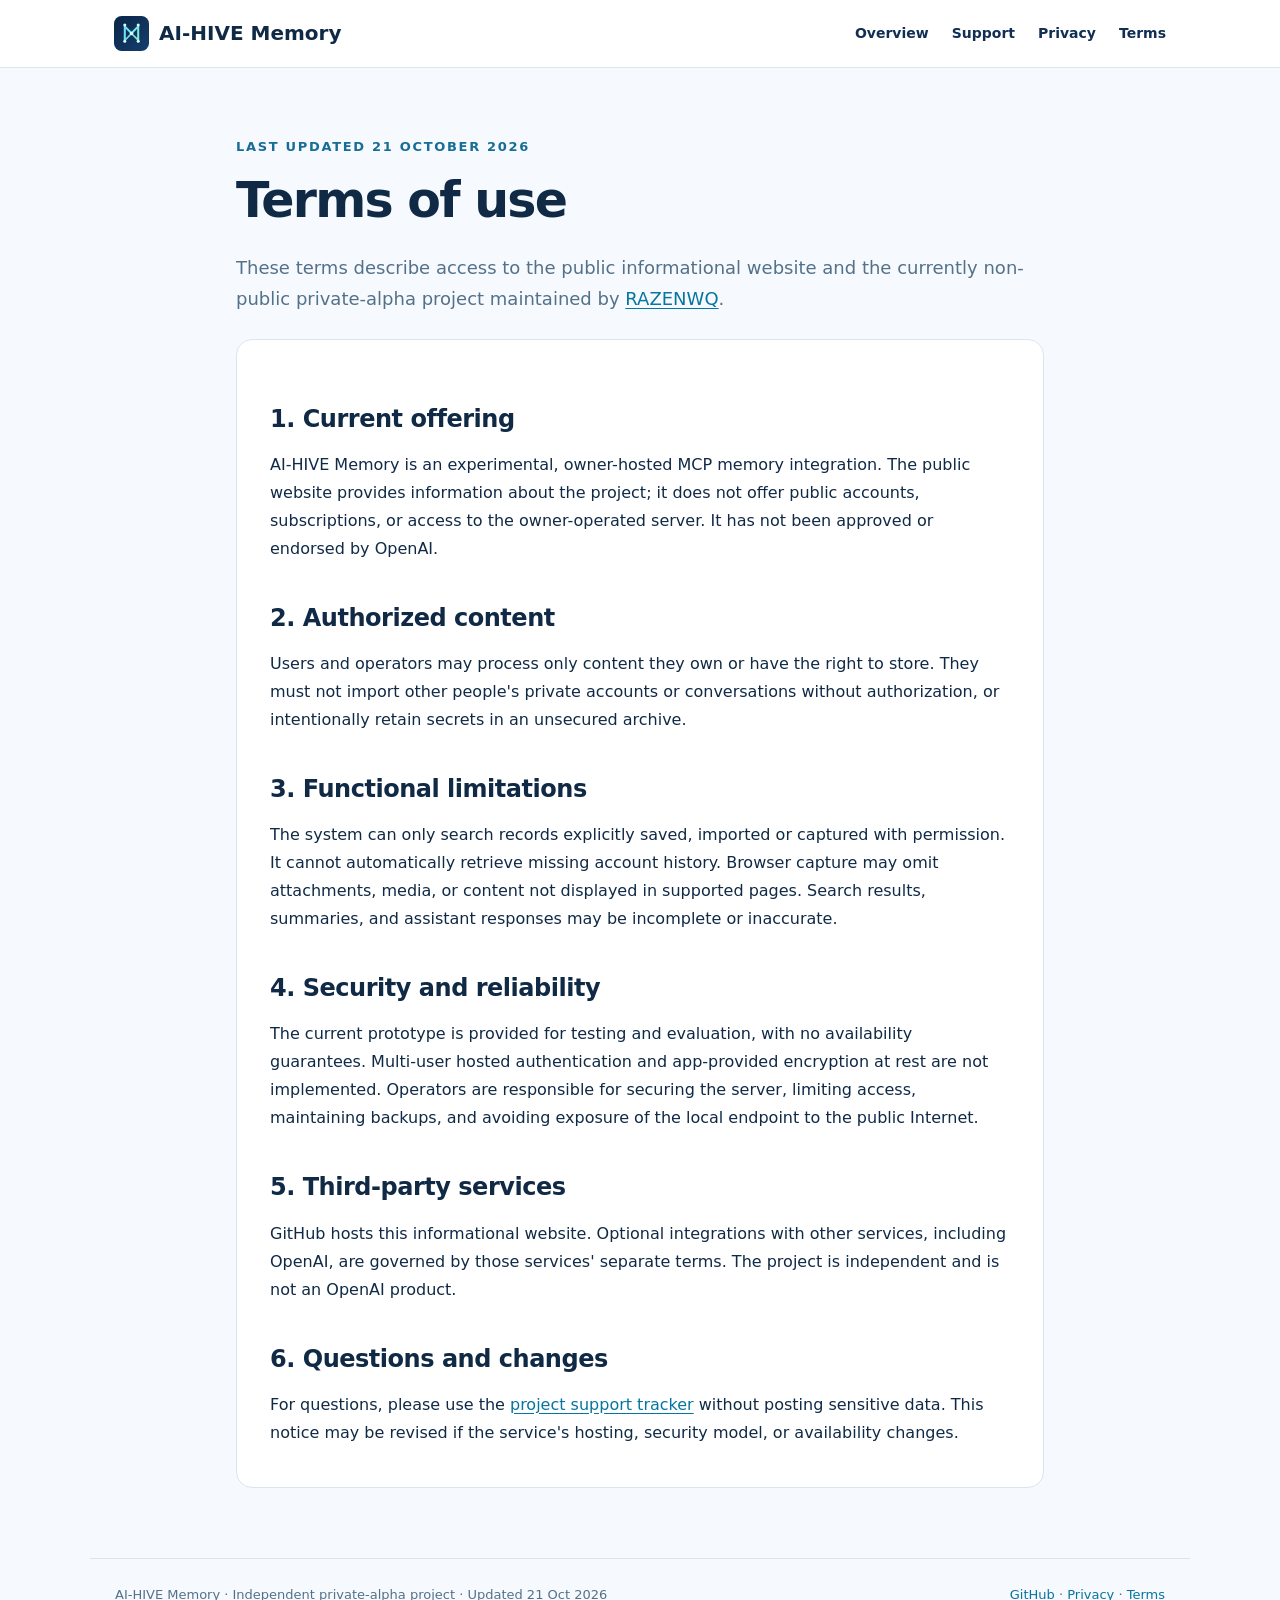
==== terms.html @ ec09f09e "Launch AI-HIVE Memory informational website" ====
<!doctype html>
<html lang="en"><head><meta charset="UTF-8"><meta name="viewport" content="width=device-width,initial-scale=1">
<title>Terms · AI-HIVE Memory</title><meta name="description" content="Use limitations for the AI-HIVE Memory private alpha"><link rel="icon" href="./icon.svg" type="image/svg+xml"><link rel="stylesheet" href="./style.css"></head><body><header class="topbar"><div class="top-inner"><a class="brand" href="./index.html"><img src="./icon.svg" alt="" width="35" height="35"> AI-HIVE Memory</a><nav aria-label="Main"><a href="./index.html">Overview</a><a href="./support.html">Support</a><a href="./privacy.html">Privacy</a><a href="./terms.html">Terms</a></nav></div></header><main><p class="eyebrow">Last updated 21 October 2026</p><h1>Terms of use</h1><p class="page-intro">These terms describe access to the public informational website and the currently non-public private-alpha project maintained by <a href="https://github.com/RAZENWQ" rel="noopener noreferrer">RAZENWQ</a>.</p>
<div class="legal"><h2>1. Current offering</h2><p>AI-HIVE Memory is an experimental, owner-hosted MCP memory integration. The public website provides information about the project; it does not offer public accounts, subscriptions, or access to the owner-operated server. It has not been approved or endorsed by OpenAI.</p>
<h2>2. Authorized content</h2><p>Users and operators may process only content they own or have the right to store. They must not import other people's private accounts or conversations without authorization, or intentionally retain secrets in an unsecured archive.</p>
<h2>3. Functional limitations</h2><p>The system can only search records explicitly saved, imported or captured with permission. It cannot automatically retrieve missing account history. Browser capture may omit attachments, media, or content not displayed in supported pages. Search results, summaries, and assistant responses may be incomplete or inaccurate.</p>
<h2>4. Security and reliability</h2><p>The current prototype is provided for testing and evaluation, with no availability guarantees. Multi-user hosted authentication and app-provided encryption at rest are not implemented. Operators are responsible for securing the server, limiting access, maintaining backups, and avoiding exposure of the local endpoint to the public Internet.</p>
<h2>5. Third-party services</h2><p>GitHub hosts this informational website. Optional integrations with other services, including OpenAI, are governed by those services' separate terms. The project is independent and is not an OpenAI product.</p>
<h2>6. Questions and changes</h2><p>For questions, please use the <a href="https://github.com/RAZENWQ/ai-hive-memory-site/issues/new" rel="noopener noreferrer">project support tracker</a> without posting sensitive data. This notice may be revised if the service's hosting, security model, or availability changes.</p></div></main><footer class="footer"><span>AI-HIVE Memory · Independent private-alpha project · Updated 21 Oct 2026</span><span><a href="https://github.com/RAZENWQ/ai-hive-memory-site">GitHub</a> · <a href="./privacy.html">Privacy</a> · <a href="./terms.html">Terms</a></span></footer></body></html>
---- style.css ----
:root{color-scheme:light;--bg:#f6f9fd;--ink:#102a46;--muted:#54718a;--line:#dae5ed;--a:#06759f;--navy:#112e55}
*{box-sizing:border-box}body{font:16px/1.75 system-ui,-apple-system,"Segoe UI",sans-serif;color:var(--ink);background:var(--bg);margin:0}
a{color:var(--a);text-underline-offset:.17em}a:hover{text-decoration-thickness:2px}
.topbar{background:#fff;border-bottom:1px solid var(--line)}.top-inner{max-width:1100px;padding:16px 24px;margin:auto;display:flex;align-items:center;justify-content:space-between;gap:24px;flex-wrap:wrap}
.brand{display:flex;align-items:center;gap:10px;color:var(--ink);text-decoration:none;font-weight:750;font-size:20px}
nav{display:flex;gap:23px;flex-wrap:wrap}nav a{color:var(--navy);text-decoration:none;font-weight:550;font-size:14px}
main{max-width:860px;padding:55px 26px 70px;margin:auto;min-height:67vh}
h1{font-weight:750;letter-spacing:-.035em;font-size:clamp(32px,6vw,49px);line-height:1.16;margin:0 0 22px}
h2{font-size:24px;line-height:1.3;margin:40px 0 12px;letter-spacing:-.02em}
h3{font-size:18px;margin:24px 0 9px}p,li{max-width:75ch}li{margin:7px 0}
.lead{font-size:19px;color:var(--muted);max-width:660px;margin:0 0 30px}.eyebrow{font-size:13px;letter-spacing:.13em;text-transform:uppercase;color:#176d95;font-weight:750;margin-bottom:14px}
.hero{border:1px solid #cfdfed;border-radius:22px;background:linear-gradient(145deg,#fff,#e9f4ff);padding:clamp(28px,5vw,52px);margin:0 0 36px}.hero h1{max-width:690px}
.grid{display:grid;grid-template-columns:repeat(auto-fit,minmax(220px,1fr));gap:16px}
.tile,.note{border:1px solid var(--line);border-radius:14px;background:#fff;padding:22px}.tile h2{font-size:19px;margin:0 0 12px}.tile p{font-size:15px;margin:0;color:var(--muted)}
.note{border-left:4px solid #1b81a9;margin:26px 0}.note p{margin-top:0}
.button{display:inline-block;border-radius:9px;background:var(--navy);color:white;padding:11px 18px;text-decoration:none;font-weight:600}
.button:hover{background:#1b477c}.footer{border-top:1px solid var(--line);padding:25px;max-width:1100px;margin:0 auto;display:flex;justify-content:space-between;gap:16px;flex-wrap:wrap;color:var(--muted);font-size:13px}
.page-intro{color:var(--muted);font-size:18px}.legal{background:#fff;border:1px solid var(--line);border-radius:16px;padding:24px 33px;margin-top:24px}
@media(max-width:600px){main{padding:37px 16px 54px}.legal{padding:20px}.top-inner{padding:13px 17px}nav{gap:12px}}
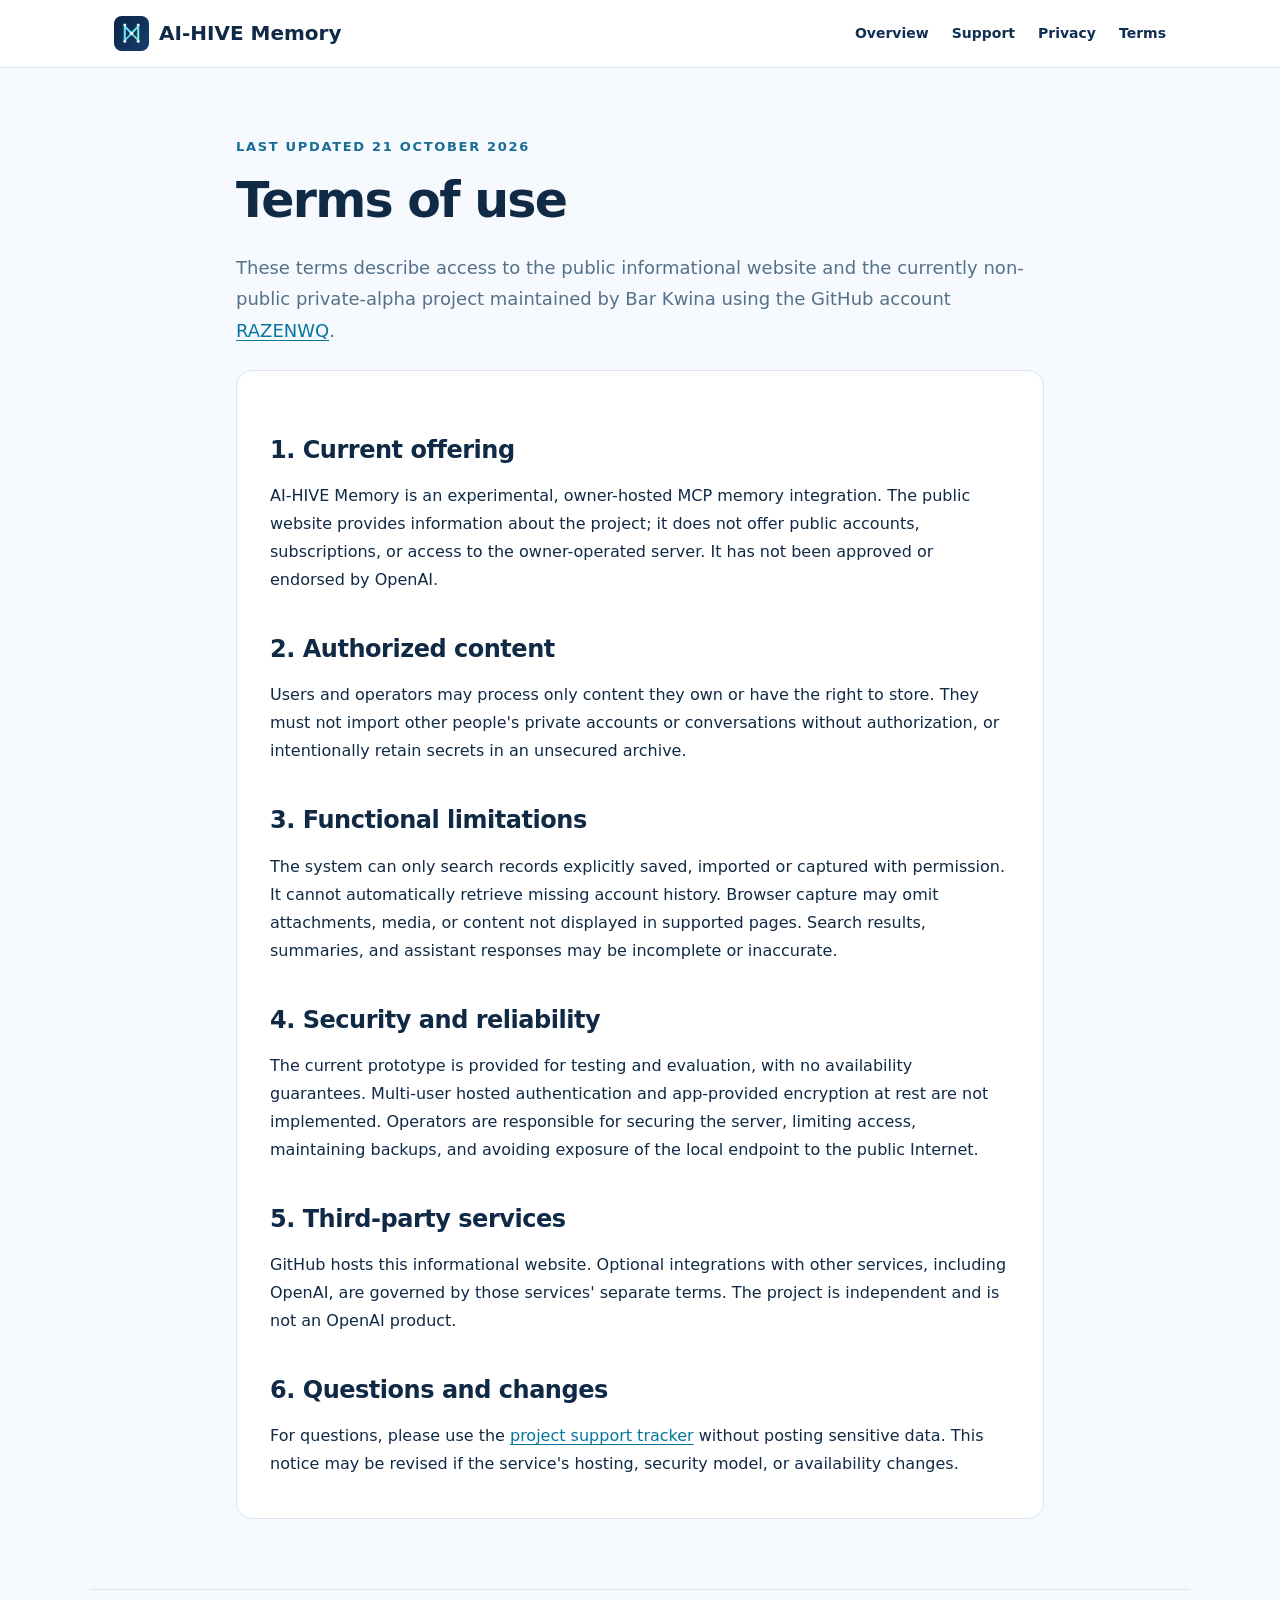
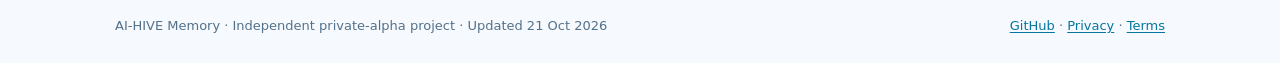
==== commit 4c39295e: "Align public policy publisher with verified developer Bar Kwina" ====
--- a/terms.html
+++ b/terms.html
@@ -1,6 +1,6 @@
 <!doctype html>
 <html lang="en"><head><meta charset="UTF-8"><meta name="viewport" content="width=device-width,initial-scale=1">
-<title>Terms · AI-HIVE Memory</title><meta name="description" content="Use limitations for the AI-HIVE Memory private alpha"><link rel="icon" href="./icon.svg" type="image/svg+xml"><link rel="stylesheet" href="./style.css"></head><body><header class="topbar"><div class="top-inner"><a class="brand" href="./index.html"><img src="./icon.svg" alt="" width="35" height="35"> AI-HIVE Memory</a><nav aria-label="Main"><a href="./index.html">Overview</a><a href="./support.html">Support</a><a href="./privacy.html">Privacy</a><a href="./terms.html">Terms</a></nav></div></header><main><p class="eyebrow">Last updated 21 October 2026</p><h1>Terms of use</h1><p class="page-intro">These terms describe access to the public informational website and the currently non-public private-alpha project maintained by <a href="https://github.com/RAZENWQ" rel="noopener noreferrer">RAZENWQ</a>.</p>
+<title>Terms · AI-HIVE Memory</title><meta name="description" content="Use limitations for the AI-HIVE Memory private alpha"><link rel="icon" href="./icon.svg" type="image/svg+xml"><link rel="stylesheet" href="./style.css"></head><body><header class="topbar"><div class="top-inner"><a class="brand" href="./index.html"><img src="./icon.svg" alt="" width="35" height="35"> AI-HIVE Memory</a><nav aria-label="Main"><a href="./index.html">Overview</a><a href="./support.html">Support</a><a href="./privacy.html">Privacy</a><a href="./terms.html">Terms</a></nav></div></header><main><p class="eyebrow">Last updated 21 October 2026</p><h1>Terms of use</h1><p class="page-intro">These terms describe access to the public informational website and the currently non-public private-alpha project maintained by Bar Kwina using the GitHub account <a href="https://github.com/RAZENWQ" rel="noopener noreferrer">RAZENWQ</a>.</p>
 <div class="legal"><h2>1. Current offering</h2><p>AI-HIVE Memory is an experimental, owner-hosted MCP memory integration. The public website provides information about the project; it does not offer public accounts, subscriptions, or access to the owner-operated server. It has not been approved or endorsed by OpenAI.</p>
 <h2>2. Authorized content</h2><p>Users and operators may process only content they own or have the right to store. They must not import other people's private accounts or conversations without authorization, or intentionally retain secrets in an unsecured archive.</p>
 <h2>3. Functional limitations</h2><p>The system can only search records explicitly saved, imported or captured with permission. It cannot automatically retrieve missing account history. Browser capture may omit attachments, media, or content not displayed in supported pages. Search results, summaries, and assistant responses may be incomplete or inaccurate.</p>
